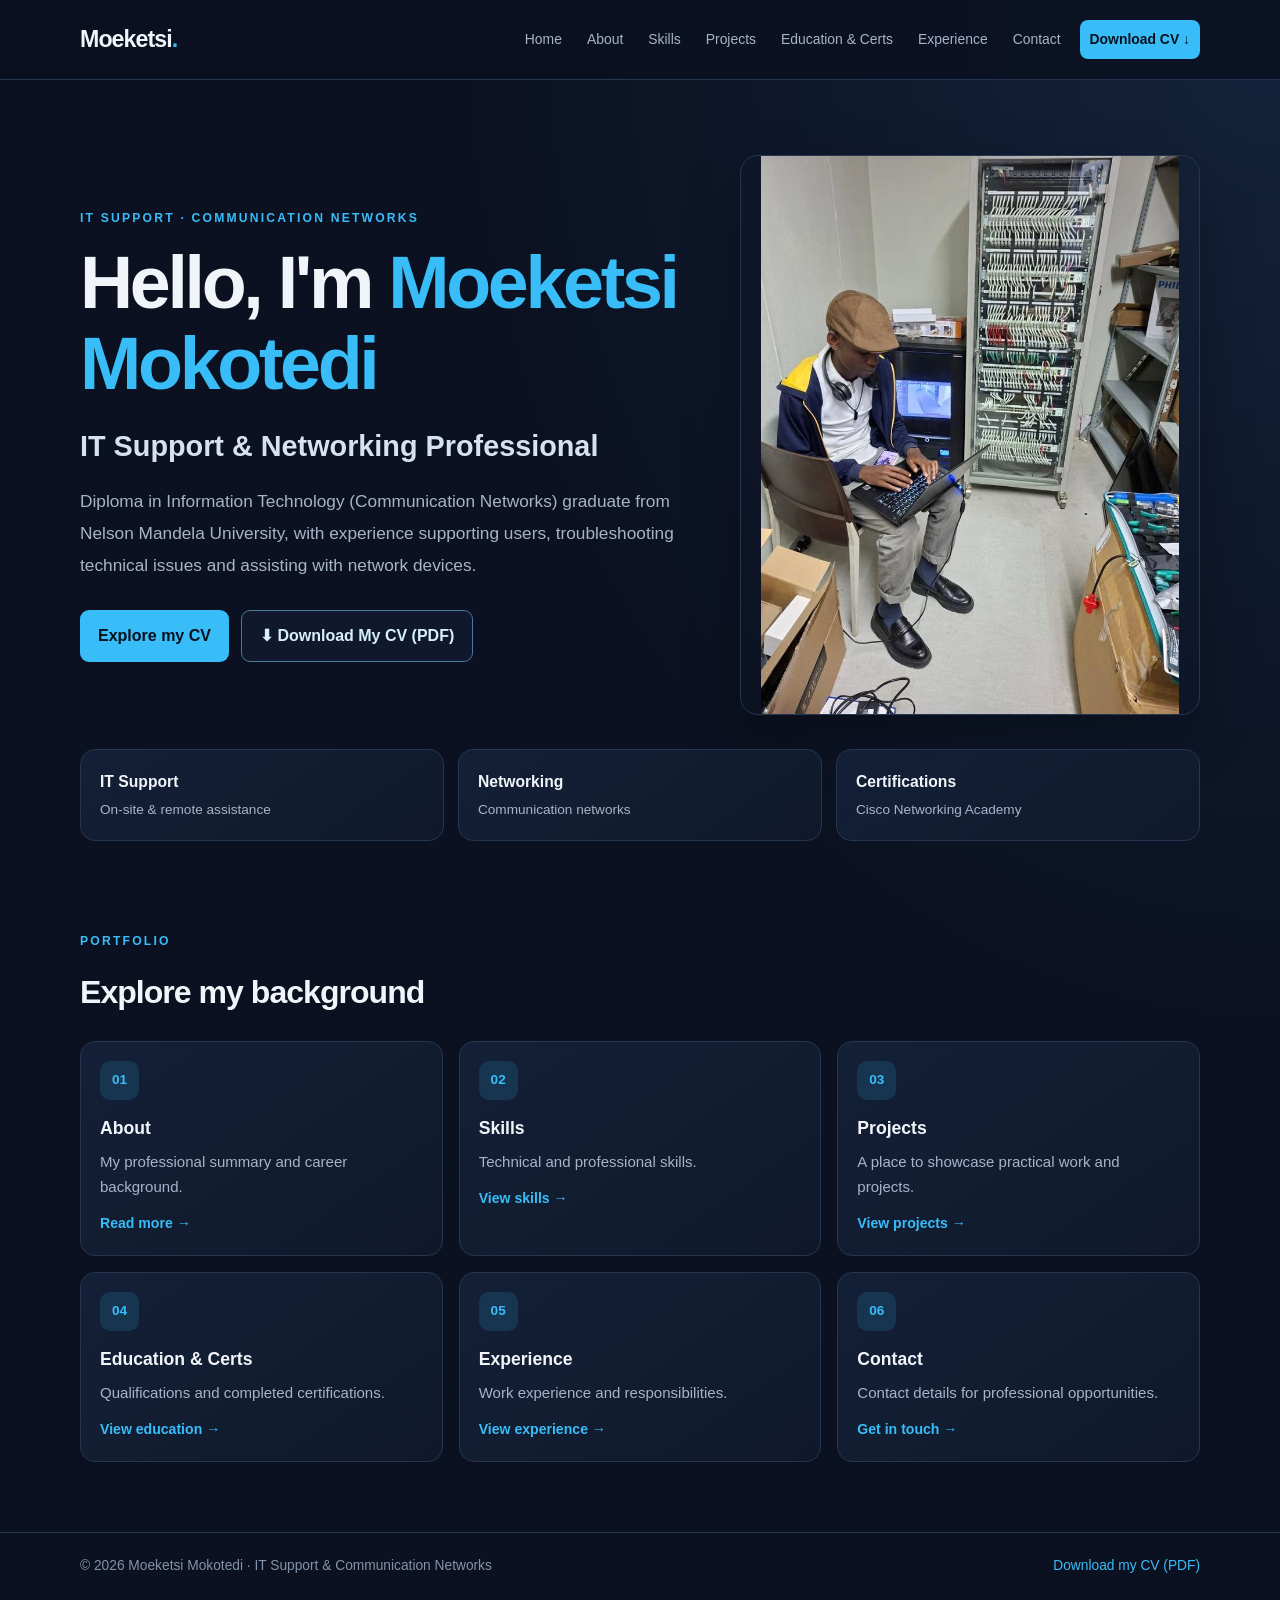
==== index.html @ 2baf64a4 "Add files via upload" ====
<!DOCTYPE html>
<html lang="en">
<head>
  <meta charset="UTF-8">
  <meta name="viewport" content="width=device-width, initial-scale=1.0">
  <meta name="description" content="Moeketsi Mokotedi's CV portfolio: IT support, communication networks, technical skills, education and experience.">
  <title>Home | Moeketsi Mokotedi</title>
  <link rel="stylesheet" href="css/style.css">
  <meta name="viewport" content="width=device-width, initial-scale=1.0">
</head>
<body>

<header class="site-header">
  <a href="index.html" class="logo">Moeketsi<span>.</span></a>
  <button class="menu-toggle" aria-label="Toggle navigation" aria-expanded="false">☰</button>
  <nav class="navigation" aria-label="Main navigation">
    <a href="index.html">Home</a>
    <a href="about.html">About</a>
    <a href="skills.html">Skills</a>
    <a href="projects.html">Projects</a>
    <a href="education.html">Education &amp; Certs</a>
    <a href="experience.html">Experience</a>
    <a href="contact.html">Contact</a>
    <a class="nav-download" href="downloads/Moeketsi-Mokotedi-CV.pdf" download>Download CV ↓</a>
  </nav>
</header>

<main class="page-wrap">

<section class="hero hero-with-photo">
  <div class="hero-copy">
    <p class="eyebrow">IT SUPPORT · COMMUNICATION NETWORKS</p>
    <h1>Hello, I'm <span>Moeketsi Mokotedi</span></h1>
    <h2>IT Support &amp; Networking Professional</h2>
    <p class="lead">Diploma in Information Technology (Communication Networks) graduate from Nelson Mandela University, with experience supporting users, troubleshooting technical issues and assisting with network devices.</p>
    <div class="button-row">
      <a class="button button-primary" href="about.html">Explore my CV</a>
      <a class="button button-outline" href="downloads/Moeketsi-Mokotedi-CV.pdf" download>⬇ Download My CV (PDF)</a>
    </div>
  </div>
  <img class="hero-photo" src="images/moeketsi-networking.jpg" alt="Moeketsi working on a laptop beside a network equipment rack">
  <div class="quick-facts">
    <div><strong>IT Support</strong><span>On-site &amp; remote assistance</span></div>
    <div><strong>Networking</strong><span>Communication networks</span></div>
    <div><strong>Certifications</strong><span>Cisco Networking Academy</span></div>
  </div>
</section>
<section class="section">
  <div class="section-heading"><p class="eyebrow">PORTFOLIO</p><h2>Explore my background</h2></div>
  <div class="card-grid">
    <a class="feature-card" href="about.html"><span class="card-icon">01</span><h3>About</h3><p>My professional summary and career background.</p><span class="card-link">Read more →</span></a>
    <a class="feature-card" href="skills.html"><span class="card-icon">02</span><h3>Skills</h3><p>Technical and professional skills.</p><span class="card-link">View skills →</span></a>
    <a class="feature-card" href="projects.html"><span class="card-icon">03</span><h3>Projects</h3><p>A place to showcase practical work and projects.</p><span class="card-link">View projects →</span></a>
    <a class="feature-card" href="education.html"><span class="card-icon">04</span><h3>Education &amp; Certs</h3><p>Qualifications and completed certifications.</p><span class="card-link">View education →</span></a>
    <a class="feature-card" href="experience.html"><span class="card-icon">05</span><h3>Experience</h3><p>Work experience and responsibilities.</p><span class="card-link">View experience →</span></a>
    <a class="feature-card" href="contact.html"><span class="card-icon">06</span><h3>Contact</h3><p>Contact details for professional opportunities.</p><span class="card-link">Get in touch →</span></a>
  </div>
</section>

</main>

<footer class="site-footer">
  <p>© 2026 Moeketsi Mokotedi · IT Support &amp; Communication Networks</p>
  <a href="downloads/Moeketsi-Mokotedi-CV.pdf" download>Download my CV (PDF)</a>
</footer>
<script src="js/script.js"></script>

</body>
</html>
---- css/style.css ----
:root{--bg:#0b1120;--panel:#111b2e;--panel2:#14223a;--text:#f1f5f9;--muted:#a7b4c8;--accent:#38bdf8;--border:#263650;--max:1120px}
*{box-sizing:border-box;margin:0;padding:0}
html{scroll-behavior:smooth}
body{min-height:100vh;display:flex;flex-direction:column;background:radial-gradient(ellipse at top right,#14233c 0,transparent 45%),var(--bg);color:var(--text);font-family:Inter,Segoe UI,Arial,sans-serif;line-height:1.65}
a{color:inherit}
.site-header{width:100%;display:flex;align-items:center;justify-content:space-between;gap:24px;padding:20px max(5%,calc((100% - var(--max))/2));border-bottom:1px solid var(--border);background:rgba(11,17,32,.88);position:relative}
.logo{font-size:1.45rem;font-weight:800;letter-spacing:-.04em;text-decoration:none;white-space:nowrap}
.logo span,.hero h1 span{color:var(--accent)}
.navigation{display:flex;align-items:center;justify-content:flex-end;gap:5px;flex-wrap:wrap}
.navigation a{font-size:.87rem;text-decoration:none;color:var(--muted);padding:8px 10px;border-radius:8px;transition:.2s}
.navigation a:hover,.navigation a:focus-visible{color:var(--accent);background:var(--panel2)}
.navigation .nav-download{color:#06111e;background:var(--accent);font-weight:750;margin-left:4px}
.menu-toggle{display:none;background:transparent;color:var(--text);border:1px solid var(--border);padding:6px 10px;border-radius:8px;font-size:1.25rem}
.page-wrap{width:min(var(--max),90%);margin:0 auto;flex:1}
.hero{min-height:580px;display:flex;flex-direction:column;align-items:flex-start;justify-content:center;padding:75px 0 65px;max-width:850px}
.eyebrow{color:var(--accent);font-size:.76rem;font-weight:800;letter-spacing:.18em;text-transform:uppercase;margin-bottom:15px}
h1{font-size:clamp(2.3rem,6vw,4.6rem);line-height:1.1;letter-spacing:-.045em;margin-bottom:18px}
.hero h2{font-size:clamp(1.25rem,3vw,1.8rem);color:#d6e2f1;margin-bottom:16px}
.lead{max-width:760px;color:var(--muted);font-size:1.08rem;line-height:1.85}
.button-row{display:flex;gap:12px;flex-wrap:wrap;margin-top:28px}
.button{display:inline-flex;align-items:center;justify-content:center;gap:8px;border-radius:9px;padding:12px 18px;font-weight:750;text-decoration:none;transition:transform .2s,opacity .2s}
.button:hover{transform:translateY(-2px);opacity:.9}
.button-primary{background:var(--accent);color:#06111e}
.button-outline{border:1px solid #4b789b;color:#d7efff;background:rgba(20,34,58,.45)}
.quick-facts{display:grid;grid-template-columns:repeat(3,minmax(0,1fr));gap:14px;margin-top:50px;width:100%}
.quick-facts div,.feature-card,.contact-card{background:linear-gradient(145deg,rgba(20,34,58,.88),rgba(17,27,46,.8));border:1px solid var(--border);border-radius:15px;padding:19px}
.quick-facts strong,.quick-facts span{display:block}.quick-facts strong{font-size:.98rem}.quick-facts span{color:var(--muted);font-size:.85rem;margin-top:4px}
.section{padding:25px 0 70px}.section-heading{margin-bottom:22px}.section-heading h2{font-size:2rem;letter-spacing:-.03em}
.card-grid{display:grid;grid-template-columns:repeat(3,minmax(0,1fr));gap:16px}
.feature-card{display:block;text-decoration:none;min-height:190px;transition:border-color .2s,transform .2s}
.feature-card:hover{border-color:#3c86ac;transform:translateY(-3px)}
.card-icon{display:inline-flex;align-items:center;justify-content:center;width:39px;height:39px;border-radius:10px;background:#173450;color:var(--accent);font-size:.85rem;font-weight:800;margin-bottom:14px}
.feature-card h3{font-size:1.1rem;margin-bottom:7px}.feature-card p,.contact-card p{color:var(--muted);font-size:.94rem}
.card-link{display:inline-block;color:var(--accent);font-size:.88rem;font-weight:700;margin-top:12px}
.page-intro{padding:68px 0 28px}.page-intro h1{font-size:clamp(2.4rem,5vw,3.6rem)}
.content-panel{background:rgba(17,27,46,.78);border:1px solid var(--border);border-radius:16px;padding:clamp(22px,4vw,38px);margin:12px 0 70px}
.content-panel h2{font-size:1.35rem;margin:10px 0 12px}.content-panel h2:not(:first-child){margin-top:30px}
.content-panel p{color:#c7d2e2;margin-bottom:12px}
.tag-list{display:flex;flex-wrap:wrap;gap:9px}
.tag-list span{border:1px solid #2c4765;background:#14233a;color:#dceaf8;border-radius:999px;padding:7px 12px;font-size:.9rem}
.timeline{display:grid;gap:22px}.timeline-item{border-left:2px solid #2d6e93;padding:2px 0 4px 20px}.timeline-item h2,.timeline-item h3{margin:4px 0 7px}.timeline-item h3{font-size:1.08rem}.timeline-item p{margin:3px 0}.date{font-size:.82rem;color:var(--accent);font-weight:750}.detail-list{padding-left:20px;color:#c7d2e2;margin-top:12px}.detail-list li{padding:3px 0}
.contact-grid{display:grid;grid-template-columns:repeat(3,minmax(0,1fr));gap:16px;margin:12px 0 22px}.contact-card h2{font-size:1.1rem;margin-bottom:8px}.contact-card a{color:#c7eaff;text-decoration:none;overflow-wrap:anywhere}.contact-card a:hover{text-decoration:underline}
.download-panel{margin-bottom:65px}.download-panel .button{margin-top:10px}
.project-note,.notice{font-size:.86rem;color:var(--muted);margin-top:12px}.notice{padding:0 0 45px}
.site-footer{display:flex;justify-content:space-between;gap:16px;flex-wrap:wrap;padding:22px max(5%,calc((100% - var(--max))/2));border-top:1px solid var(--border);color:#8393aa;font-size:.86rem}
.site-footer a{color:var(--accent);text-decoration:none}
@media(max-width:900px){.site-header{flex-wrap:wrap}.menu-toggle{display:block;margin-left:auto}.navigation{display:none;width:100%;align-items:stretch;flex-direction:column;gap:3px;padding-top:8px}.navigation.open{display:flex}.navigation a{padding:10px 12px}.navigation .nav-download{margin:5px 0 0;text-align:center}.card-grid{grid-template-columns:repeat(2,minmax(0,1fr))}.hero{min-height:500px}}
@media(max-width:600px){.quick-facts,.card-grid,.contact-grid{grid-template-columns:1fr}.hero{padding:60px 0 48px}.quick-facts{margin-top:32px}.page-intro{padding-top:48px}.site-footer{flex-direction:column}.button-row{align-items:stretch;flex-direction:column;width:100%}.button{width:100%;text-align:center}.content-panel{margin-bottom:45px}}

/* Profile photo additions */
.hero-with-photo{max-width:none;display:grid;grid-template-columns:minmax(0,1.15fr) minmax(300px,.85fr);column-gap:38px;align-items:center}
.hero-copy{min-width:0}
.hero-photo{display:block;width:100%;height:auto;max-height:560px;object-fit:contain;object-position:center;border:1px solid var(--border);border-radius:18px;box-shadow:0 20px 55px rgba(0,0,0,.28)}
.hero-with-photo .quick-facts{grid-column:1 / -1;margin-top:34px}
.about-intro{display:grid;grid-template-columns:minmax(0,1fr) minmax(260px,.7fr);gap:34px;align-items:center}
.about-photo{display:block;width:100%;height:auto;max-height:430px;object-fit:contain;border:1px solid var(--border);border-radius:16px}
@media(max-width:900px){.hero-with-photo{grid-template-columns:1fr;row-gap:28px}.hero-photo{width:min(100%,560px);max-height:none;justify-self:center}.hero-with-photo .quick-facts{grid-column:auto}.about-intro{grid-template-columns:1fr}.about-photo{width:min(100%,520px)}}

/* Mobile responsive styles */
* {
    box-sizing: border-box;
}

img {
    max-width: 100%;
    height: auto;
}

html {
    overflow-x: hidden;
}

body {
    width: 100%;
    margin: 0;
    overflow-x: hidden;
}

.container,
section,
header,
footer {
    max-width: 100%;
}

@media (max-width: 768px) {
    .container {
        width: 92%;
        margin-left: auto;
        margin-right: auto;
    }

    h1 {
        font-size: clamp(1.8rem, 7vw, 2.5rem);
    }

    h2 {
        font-size: 1.6rem;
    }

    p,
    li {
        font-size: 1rem;
        line-height: 1.7;
    }

    nav ul {
        flex-wrap: wrap;
        justify-content: center;
        gap: 10px;
    }

    button,
    .btn,
    a {
        overflow-wrap: anywhere;
    }
}

@media (max-width: 480px) {
    nav ul {
        padding-left: 0;
    }

    nav ul li {
        list-style: none;
    }

    section {
        padding-left: 12px;
        padding-right: 12px;
    }
}
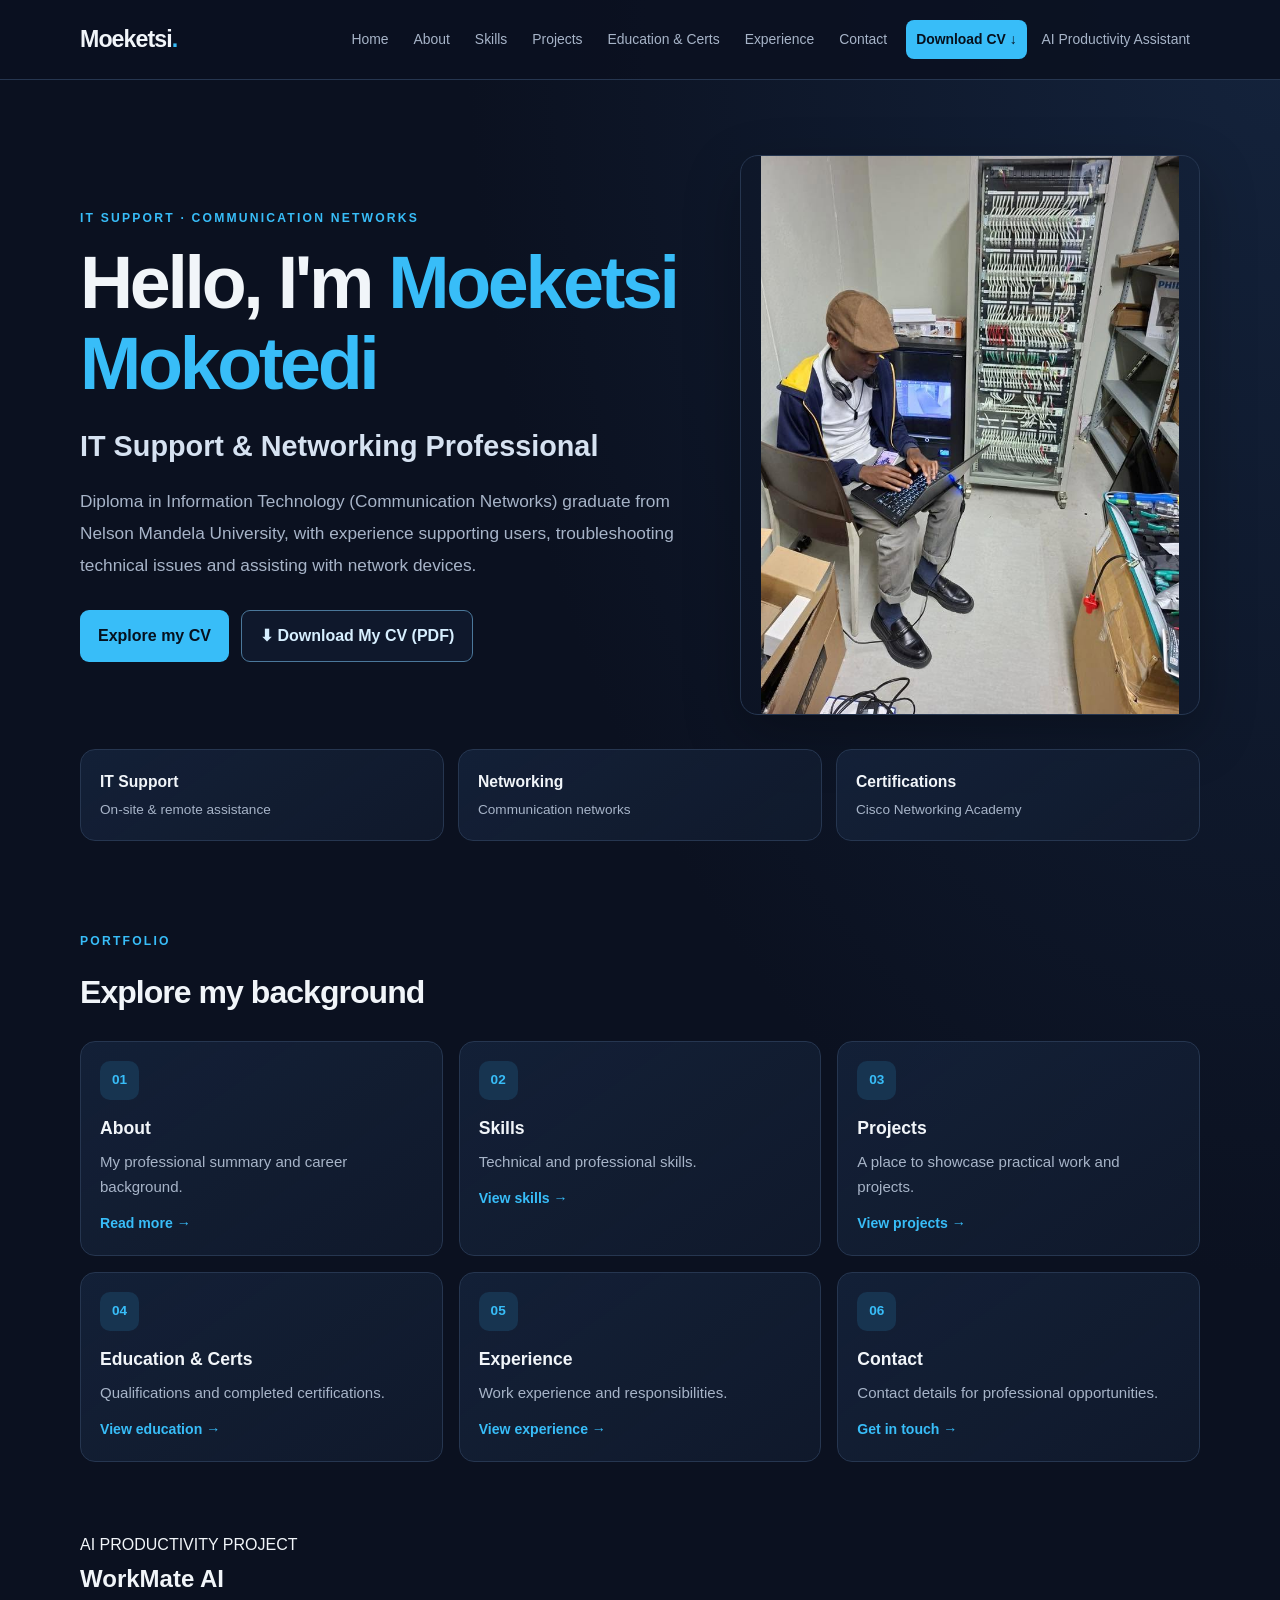
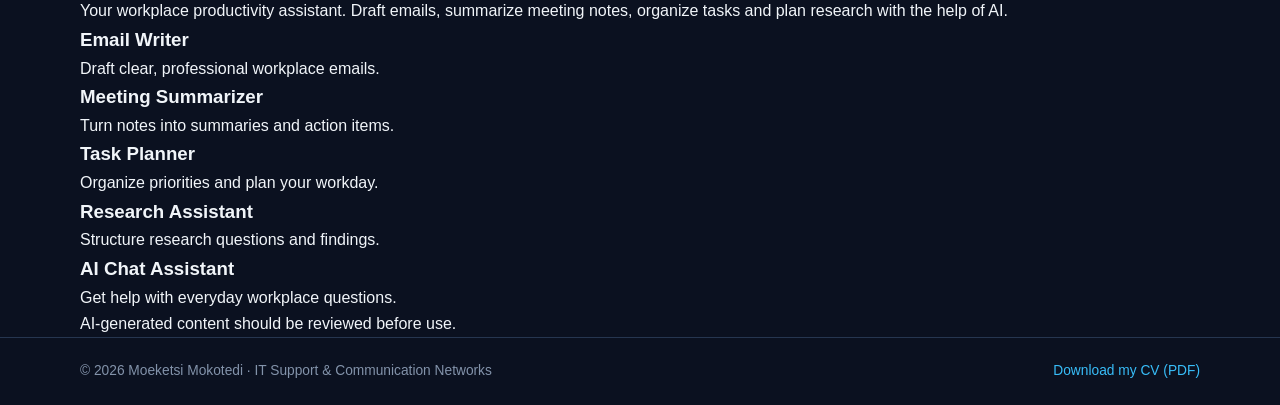
==== commit e3e3e9dd: "Add WorkMate AI section with productivity tools Added a new section for WorkMate AI productivity too" ====
--- a/index.html
+++ b/index.html
@@ -22,6 +22,8 @@
     <a href="experience.html">Experience</a>
     <a href="contact.html">Contact</a>
     <a class="nav-download" href="downloads/Moeketsi-Mokotedi-CV.pdf" download>Download CV ↓</a>
+    <a href="#workmate-ai">AI Productivity Assistant</a>
+
   </nav>
 </header>
 
@@ -57,6 +59,47 @@
   </div>
 </section>
 
+<section id="workmate-ai" class="workmate-section">
+  <p class="workmate-label">AI PRODUCTIVITY PROJECT</p>
+  <h2>WorkMate AI</h2>
+  <p>
+    Your workplace productivity assistant. Draft emails,
+    summarize meeting notes, organize tasks and plan research
+    with the help of AI.
+  </p>
+
+  <div class="workmate-tools">
+    <article class="workmate-card">
+      <h3>Email Writer</h3>
+      <p>Draft clear, professional workplace emails.</p>
+    </article>
+
+    <article class="workmate-card">
+      <h3>Meeting Summarizer</h3>
+      <p>Turn notes into summaries and action items.</p>
+    </article>
+
+    <article class="workmate-card">
+      <h3>Task Planner</h3>
+      <p>Organize priorities and plan your workday.</p>
+    </article>
+
+    <article class="workmate-card">
+      <h3>Research Assistant</h3>
+      <p>Structure research questions and findings.</p>
+    </article>
+
+    <article class="workmate-card">
+      <h3>AI Chat Assistant</h3>
+      <p>Get help with everyday workplace questions.</p>
+    </article>
+  </div>
+
+  <p class="workmate-note">
+    AI-generated content should be reviewed before use.
+  </p>
+</section>
+
 </main>
 
 <footer class="site-footer">
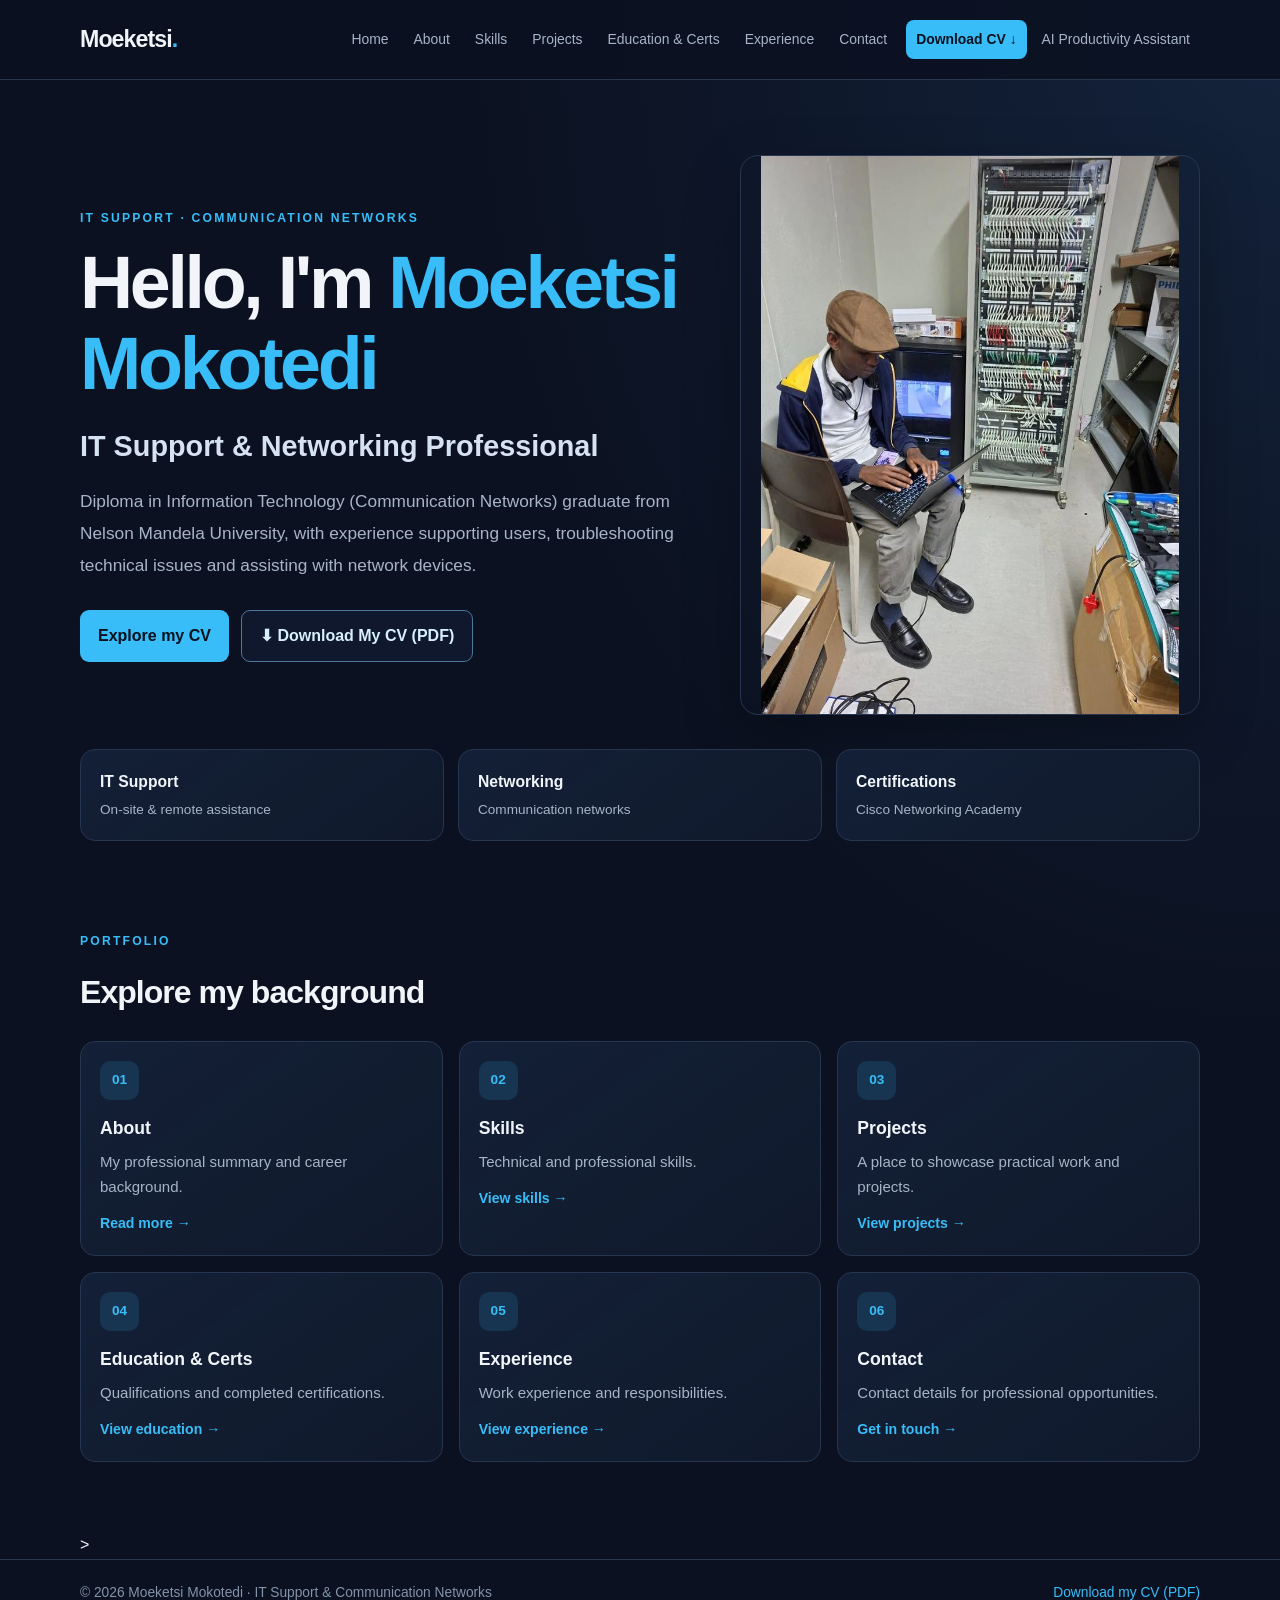
==== commit 05c836cc: "Update index.html" ====
--- a/index.html
+++ b/index.html
@@ -59,46 +59,7 @@
   </div>
 </section>
 
-<section id="workmate-ai" class="workmate-section">
-  <p class="workmate-label">AI PRODUCTIVITY PROJECT</p>
-  <h2>WorkMate AI</h2>
-  <p>
-    Your workplace productivity assistant. Draft emails,
-    summarize meeting notes, organize tasks and plan research
-    with the help of AI.
-  </p>
-
-  <div class="workmate-tools">
-    <article class="workmate-card">
-      <h3>Email Writer</h3>
-      <p>Draft clear, professional workplace emails.</p>
-    </article>
-
-    <article class="workmate-card">
-      <h3>Meeting Summarizer</h3>
-      <p>Turn notes into summaries and action items.</p>
-    </article>
-
-    <article class="workmate-card">
-      <h3>Task Planner</h3>
-      <p>Organize priorities and plan your workday.</p>
-    </article>
-
-    <article class="workmate-card">
-      <h3>Research Assistant</h3>
-      <p>Structure research questions and findings.</p>
-    </article>
-
-    <article class="workmate-card">
-      <h3>AI Chat Assistant</h3>
-      <p>Get help with everyday workplace questions.</p>
-    </article>
-  </div>
-
-  <p class="workmate-note">
-    AI-generated content should be reviewed before use.
-  </p>
-</section>
+>
 
 </main>
 
--- a/css/style.css
+++ b/css/style.css
@@ -131,3 +131,58 @@
         padding-right: 12px;
     }
 }
+
+/* WorkMate AI portfolio section */
+.workmate-section {
+  padding: 48px 24px;
+  margin: 36px 0;
+  border-radius: 16px;
+  background: #f1f7f5;
+  color: #1b2d2a;
+}
+
+.workmate-label {
+  color: #087c65;
+  font-size: 0.8rem;
+  font-weight: 700;
+  letter-spacing: 0.12em;
+}
+
+.workmate-section h2 {
+  margin-bottom: 12px;
+}
+
+.workmate-tools {
+  display: grid;
+  grid-template-columns: repeat(2, minmax(0, 1fr));
+  gap: 16px;
+  margin-top: 28px;
+}
+
+.workmate-card {
+  padding: 20px;
+  background: #ffffff;
+  border: 1px solid #dce9e4;
+  border-radius: 12px;
+}
+
+.workmate-card h3 {
+  margin-top: 0;
+  color: #087c65;
+}
+
+.workmate-note {
+  margin-top: 24px;
+  font-size: 0.9rem;
+  color: #536176;
+}
+
+@media (max-width: 600px) {
+  .workmate-tools {
+    grid-template-columns: 1fr;
+  }
+
+  .workmate-section {
+    padding: 28px 18px;
+  }
+}
